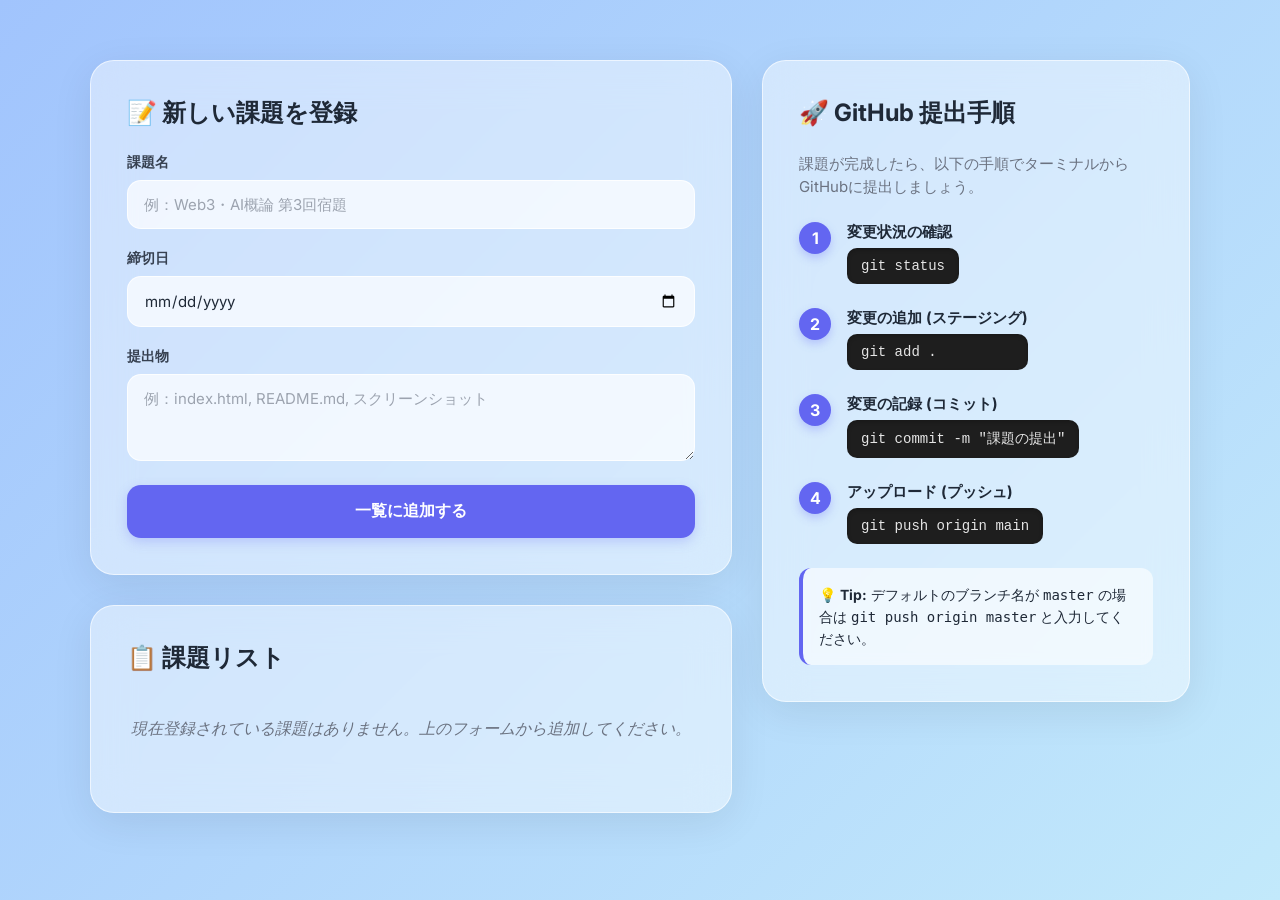
==== v3/index.html @ 88cc2b22 "Add prototype v3 with remaining days and sorting" ====
<!DOCTYPE html>
<html lang="ja">
<head>
  <meta charset="UTF-8">
  <meta name="viewport" content="width=device-width, initial-scale=1.0">
  <title>課題提出サポートアプリ v3</title>
  <link href="https://fonts.googleapis.com/css2?family=Inter:wght@400;500;600;700&display=swap" rel="stylesheet">
  <style>
    :root {
      --primary: #6366F1;
      --primary-hover: #4F46E5;
      --text-main: #1F2937;
      --text-light: #6B7280;
      --bg-gradient-1: #c2e9fb;
      --bg-gradient-2: #a1c4fd;
    }
    
    body {
      margin: 0;
      font-family: 'Inter', sans-serif;
      background: linear-gradient(135deg, var(--bg-gradient-2) 0%, var(--bg-gradient-1) 100%);
      min-height: 100vh;
      display: flex;
      justify-content: center;
      padding: 60px 20px;
      color: var(--text-main);
      box-sizing: border-box;
    }

    .container {
      max-width: 1100px;
      width: 100%;
      display: grid;
      grid-template-columns: 1.2fr 0.8fr;
      gap: 30px;
    }

    @media (max-width: 850px) {
      .container {
        grid-template-columns: 1fr;
      }
    }

    .glass-panel {
      background: rgba(255, 255, 255, 0.45);
      backdrop-filter: blur(20px);
      -webkit-backdrop-filter: blur(20px);
      border-radius: 24px;
      border: 1px solid rgba(255, 255, 255, 0.6);
      padding: 36px;
      box-shadow: 0 10px 40px rgba(0, 0, 0, 0.08);
    }

    h2 {
      margin-top: 0;
      font-weight: 700;
      font-size: 24px;
      margin-bottom: 24px;
      display: flex;
      align-items: center;
      gap: 8px;
    }

    label {
      display: block;
      font-weight: 600;
      margin-bottom: 8px;
      font-size: 14px;
      color: #374151;
    }

    input, textarea {
      width: 100%;
      padding: 14px 16px;
      border-radius: 14px;
      border: 1px solid rgba(255, 255, 255, 0.8);
      background: rgba(255, 255, 255, 0.7);
      font-family: inherit;
      margin-bottom: 20px;
      box-sizing: border-box;
      font-size: 15px;
      transition: all 0.3s ease;
      color: var(--text-main);
    }

    input:focus, textarea:focus {
      outline: none;
      background: rgba(255, 255, 255, 0.95);
      border-color: var(--primary);
      box-shadow: 0 0 0 4px rgba(99, 102, 241, 0.15);
    }
    
    input::placeholder, textarea::placeholder {
      color: #9CA3AF;
    }

    button {
      background: var(--primary);
      color: white;
      border: none;
      padding: 16px 24px;
      border-radius: 14px;
      font-weight: 600;
      font-size: 16px;
      cursor: pointer;
      width: 100%;
      transition: all 0.3s cubic-bezier(0.4, 0, 0.2, 1);
      box-shadow: 0 4px 12px rgba(99, 102, 241, 0.25);
    }

    button:hover {
      background: var(--primary-hover);
      transform: translateY(-2px);
      box-shadow: 0 6px 16px rgba(99, 102, 241, 0.35);
    }

    .task-item {
      background: rgba(255, 255, 255, 0.8);
      border-radius: 16px;
      padding: 20px;
      margin-bottom: 16px;
      display: flex;
      align-items: flex-start;
      gap: 16px;
      transition: all 0.3s ease;
      animation: slideIn 0.4s cubic-bezier(0.16, 1, 0.3, 1) forwards;
      border: 1px solid rgba(255, 255, 255, 0.9);
      box-shadow: 0 4px 15px rgba(0, 0, 0, 0.03);
    }

    .task-item:hover {
      transform: translateY(-2px);
      box-shadow: 0 6px 20px rgba(0, 0, 0, 0.06);
    }

    @keyframes slideIn {
      from { opacity: 0; transform: translateY(15px); }
      to { opacity: 1; transform: translateY(0); }
    }

    .task-item.completed {
      opacity: 0.6;
      background: rgba(255, 255, 255, 0.5);
    }

    .task-item.completed .task-title {
      text-decoration: line-through;
      color: var(--text-light);
    }

    .task-checkbox {
      width: 26px;
      height: 26px;
      cursor: pointer;
      accent-color: var(--primary);
      margin-top: 2px;
      flex-shrink: 0;
    }

    .task-content {
      flex: 1;
      word-break: break-word;
    }

    .task-title {
      font-weight: 700;
      font-size: 18px;
      margin-bottom: 8px;
      line-height: 1.4;
    }

    .task-meta {
      font-size: 14px;
      color: var(--text-light);
      margin-bottom: 6px;
      display: flex;
      align-items: center;
      gap: 6px;
    }

    .empty-msg {
      text-align: center;
      color: var(--text-light);
      font-style: italic;
      padding: 20px 0;
    }

    .github-step {
      display: flex;
      gap: 16px;
      margin-bottom: 24px;
    }

    .step-number {
      background: var(--primary);
      color: white;
      width: 32px;
      height: 32px;
      border-radius: 50%;
      display: flex;
      align-items: center;
      justify-content: center;
      font-weight: 700;
      flex-shrink: 0;
      box-shadow: 0 4px 10px rgba(99, 102, 241, 0.3);
    }

    .step-content strong {
      display: block;
      margin-bottom: 6px;
      font-size: 15px;
    }

    .step-code {
      background: #1e1e1e;
      color: #e5e5e5;
      padding: 10px 14px;
      border-radius: 10px;
      font-family: 'Courier New', Courier, monospace;
      font-size: 14px;
      display: inline-block;
      width: 100%;
      box-sizing: border-box;
      box-shadow: inset 0 2px 4px rgba(0,0,0,0.2);
    }

    .github-tip {
      background: rgba(255, 255, 255, 0.6);
      padding: 16px;
      border-radius: 12px;
      font-size: 14px;
      margin-top: 24px;
      border-left: 4px solid var(--primary);
      line-height: 1.5;
    }
  </style>
</head>
<body>

  <div class="container">
    <!-- Left Column: Form & Task List -->
    <div class="main-content">
      <div class="glass-panel" style="margin-bottom: 30px;">
        <h2>📝 新しい課題を登録</h2>
        <form id="task-form">
          <label for="task-name">課題名</label>
          <input type="text" id="task-name" placeholder="例：Web3・AI概論 第3回宿題" required>
          
          <label for="task-date">締切日</label>
          <input type="date" id="task-date" required>
          
          <label for="task-deliverables">提出物</label>
          <textarea id="task-deliverables" placeholder="例：index.html, README.md, スクリーンショット" rows="3" required></textarea>
          
          <button type="submit">一覧に追加する</button>
        </form>
      </div>

      <div class="glass-panel">
        <h2>📋 課題リスト</h2>
        <div id="task-list">
          <p class="empty-msg" id="empty-msg">現在登録されている課題はありません。上のフォームから追加してください。</p>
        </div>
      </div>
    </div>

    <!-- Right Column: GitHub Instructions -->
    <div class="side-content">
      <div class="glass-panel">
        <h2>🚀 GitHub 提出手順</h2>
        <p style="color: var(--text-light); margin-bottom: 24px; font-size: 15px; line-height: 1.5;">
          課題が完成したら、以下の手順でターミナルからGitHubに提出しましょう。
        </p>
        
        <div class="github-step">
          <div class="step-number">1</div>
          <div class="step-content">
            <strong>変更状況の確認</strong>
            <div class="step-code">git status</div>
          </div>
        </div>
        
        <div class="github-step">
          <div class="step-number">2</div>
          <div class="step-content">
            <strong>変更の追加 (ステージング)</strong>
            <div class="step-code">git add .</div>
          </div>
        </div>

        <div class="github-step">
          <div class="step-number">3</div>
          <div class="step-content">
            <strong>変更の記録 (コミット)</strong>
            <div class="step-code">git commit -m "課題の提出"</div>
          </div>
        </div>

        <div class="github-step">
          <div class="step-number">4</div>
          <div class="step-content">
            <strong>アップロード (プッシュ)</strong>
            <div class="step-code">git push origin main</div>
          </div>
        </div>
        
        <div class="github-tip">
          💡 <strong>Tip:</strong> デフォルトのブランチ名が <code>master</code> の場合は <code>git push origin master</code> と入力してください。
        </div>
      </div>
    </div>
  </div>

  <script>
    document.addEventListener('DOMContentLoaded', () => {
      const form = document.getElementById('task-form');
      const taskList = document.getElementById('task-list');
      
      // 課題データを保存する配列
      let tasks = [];

      form.addEventListener('submit', (e) => {
        e.preventDefault();
        
        const name = document.getElementById('task-name').value;
        const date = document.getElementById('task-date').value;
        const deliverables = document.getElementById('task-deliverables').value;
        
        // 配列に追加
        tasks.push({
          id: Date.now(),
          name: name,
          date: date,
          deliverables: deliverables,
          completed: false
        });
        
        // 画面の再描画
        renderTasks();
        form.reset();
      });

      // 締切までの残り日数を計算する関数
      function getRemainingDays(deadline) {
        const today = new Date();
        today.setHours(0, 0, 0, 0); // 日付のみで比較
        
        const deadlineDate = new Date(deadline);
        deadlineDate.setHours(0, 0, 0, 0);
        
        const diffTime = deadlineDate.getTime() - today.getTime();
        return Math.ceil(diffTime / (1000 * 60 * 60 * 24));
      }

      // 課題リストの描画関数
      function renderTasks() {
        taskList.innerHTML = '<p class="empty-msg" id="empty-msg">現在登録されている課題はありません。上のフォームから追加してください。</p>';
        const emptyMsg = document.getElementById('empty-msg');

        if(tasks.length === 0) {
          emptyMsg.style.display = 'block';
          return;
        }
        
        emptyMsg.style.display = 'none';

        // 締切日（date）の昇順でソート
        const sortedTasks = [...tasks].sort((a, b) => new Date(a.date) - new Date(b.date));

        // HTML要素を作成して追加
        sortedTasks.forEach(task => {
          const taskItem = document.createElement('div');
          taskItem.className = 'task-item';
          if(task.completed) taskItem.classList.add('completed');
          
          const checkbox = document.createElement('input');
          checkbox.type = 'checkbox';
          checkbox.className = 'task-checkbox';
          checkbox.checked = task.completed;
          
          checkbox.addEventListener('change', (e) => {
            task.completed = e.target.checked;
            renderTasks();
          });

          // 残り日数のテキスト作成
          const diffDays = getRemainingDays(task.date);
          let remainingText = '';
          if (diffDays === 0) {
            remainingText = '<span style="color: #e11d48; font-weight: bold;">本日締切！</span>';
          } else if (diffDays < 0) {
            remainingText = `<span style="color: #e11d48; font-weight: bold;">締切超過 (${Math.abs(diffDays)}日)</span>`;
          } else {
            remainingText = `<span style="color: #d97706; font-weight: bold;">残り${diffDays}日</span>`;
          }

          const contentDiv = document.createElement('div');
          contentDiv.className = 'task-content';
          
          contentDiv.innerHTML = `
            <div class="task-title">${escapeHTML(task.name)}</div>
            <div class="task-meta">📅 締切: ${escapeHTML(task.date)} （${remainingText}）</div>
            <div class="task-meta" style="white-space: pre-wrap;">📦 提出物: ${escapeHTML(task.deliverables)}</div>
          `;

          taskItem.appendChild(checkbox);
          taskItem.appendChild(contentDiv);
          
          taskList.appendChild(taskItem);
        });
      }

      function escapeHTML(str) {
        return str.replace(/[&<>'"]/g, 
          tag => ({
          '&': '&amp;',
          '<': '&lt;',
          '>': '&gt;',
          "'": '&#39;',
          '"': '&quot;'
        }[tag]));
      }
    });
  </script>
</body>
</html>
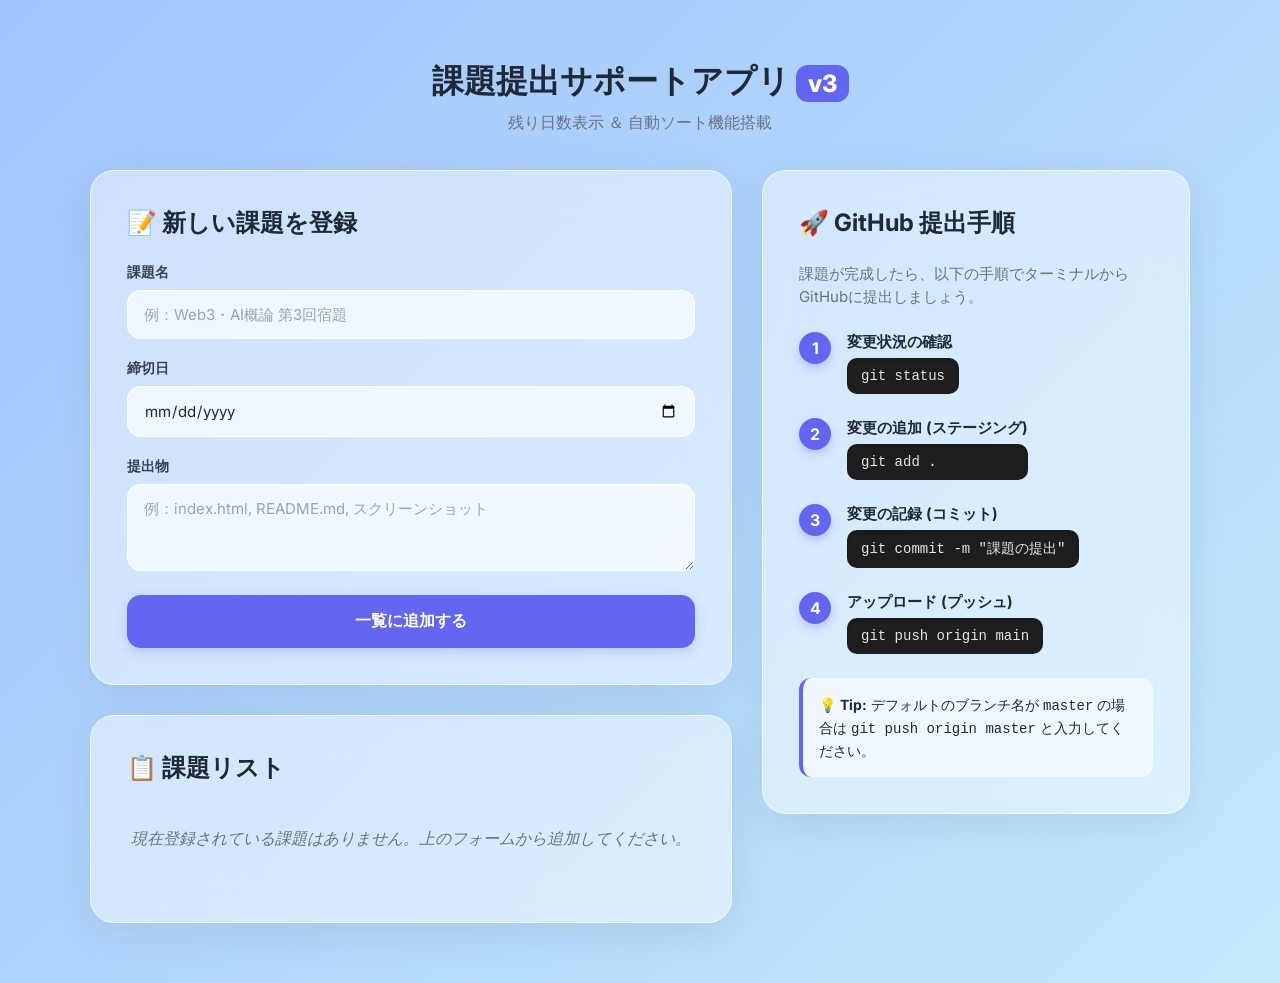
==== commit a3486cc5: "Add explicit v3 header to UI" ====
--- a/v3/index.html
+++ b/v3/index.html
@@ -238,6 +238,14 @@
 <body>
 
   <div class="container">
+    <!-- Header to explicitly show v3 -->
+    <div style="grid-column: 1 / -1; text-align: center; margin-bottom: -10px;">
+      <h1 style="font-size: 32px; font-weight: 800; color: var(--text-main); margin: 0;">
+        課題提出サポートアプリ <span style="background: var(--primary); color: white; padding: 4px 12px; border-radius: 12px; font-size: 24px; vertical-align: middle;">v3</span>
+      </h1>
+      <p style="color: var(--text-light); margin-top: 8px;">残り日数表示 ＆ 自動ソート機能搭載</p>
+    </div>
+
     <!-- Left Column: Form & Task List -->
     <div class="main-content">
       <div class="glass-panel" style="margin-bottom: 30px;">
